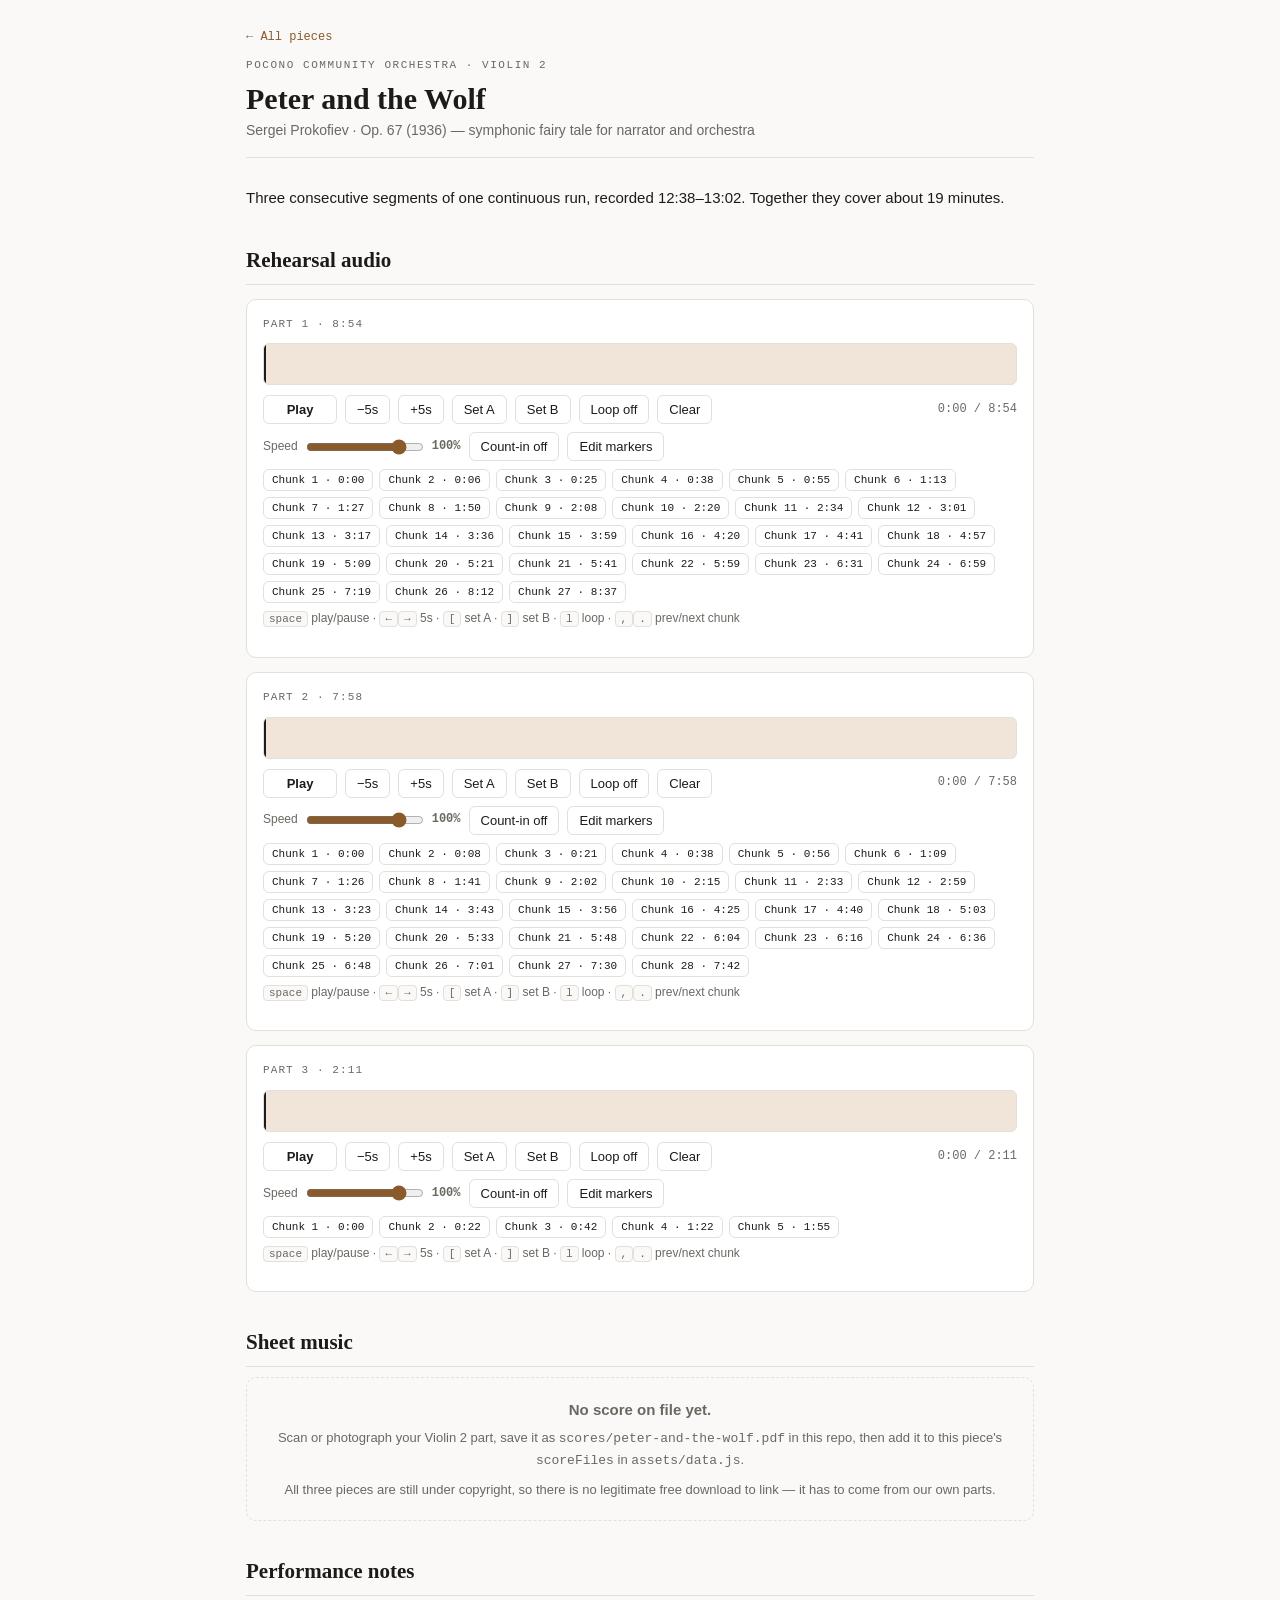
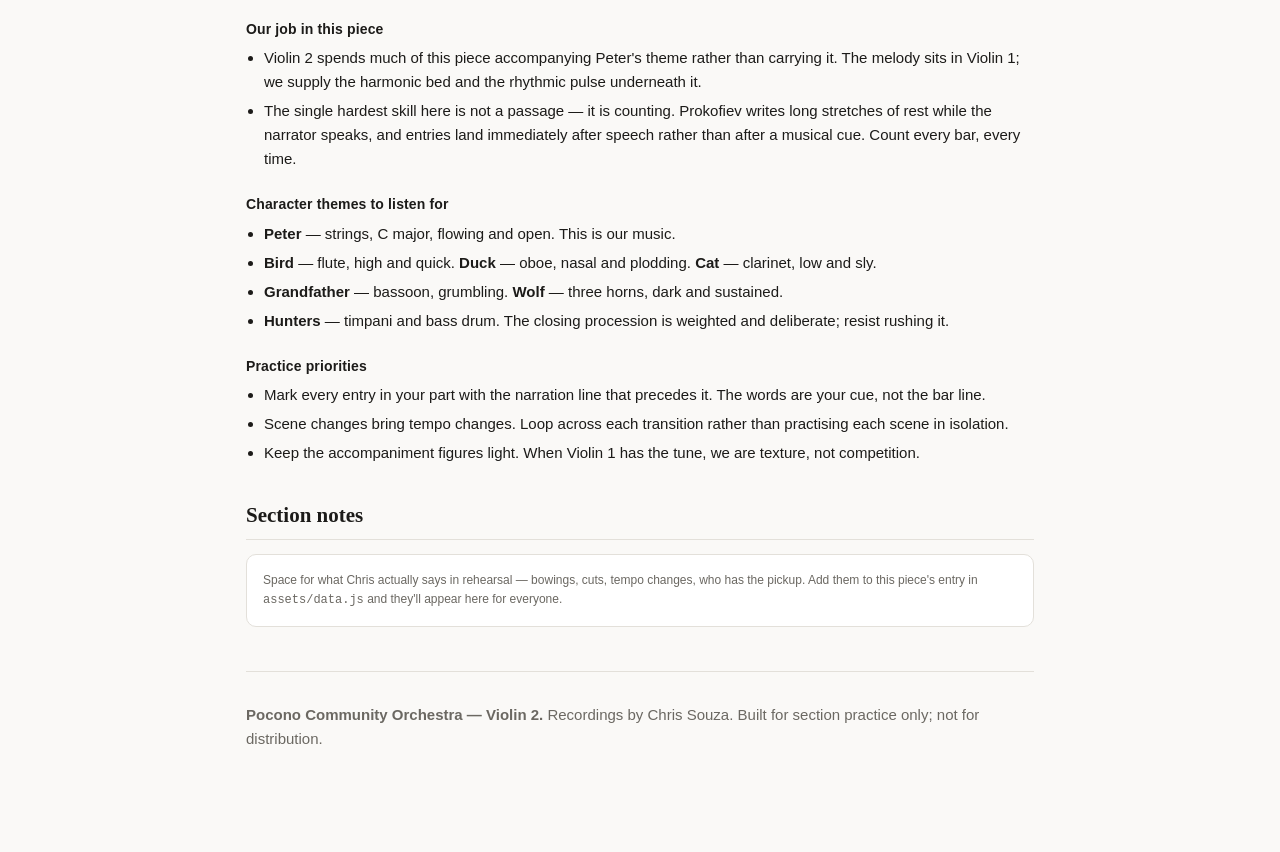
==== piece.html @ dcbf7b61 "Violin 2 practice room: rehearsal player, chunks, notes Rehearsal recordings from Chris Souza (22 Se" ====
<!doctype html><html lang="en"><head>
<meta charset="utf-8"><meta name="viewport" content="width=device-width,initial-scale=1">
<title>Piece · Violin 2 Practice Room</title>
<link rel="stylesheet" href="assets/style.css">
</head><body><div class="wrap">
<header class="site">
  <a class="back" href="index.html">&larr; All pieces</a>
  <div class="kicker" id="kick"></div>
  <h1 id="title"></h1>
  <p id="sub"></p>
</header>
<main>
  <p id="blurb"></p>
  <h2>Rehearsal audio</h2>
  <div id="players"></div>

  <h2>Sheet music</h2>
  <div id="score"></div>

  <h2>Performance notes</h2>
  <div class="notes" id="notes"></div>

  <h2>Section notes</h2>
  <div class="card">
    <p class="hint" style="margin:0">Space for what Chris actually says in rehearsal —
      bowings, cuts, tempo changes, who has the pickup. Add them to this piece's entry in
      <code>assets/data.js</code> and they'll appear here for everyone.</p>
  </div>
</main>
<footer><p><b>Pocono Community Orchestra — Violin 2.</b> Recordings by Chris Souza.
  Built for section practice only; not for distribution.</p></footer>
</div>
<script src="assets/data.js"></script>
<script src="assets/player.js"></script>
<script>
const id = new URLSearchParams(location.search).get('p');
const p  = PCO.pieces.find(x=>x.id===id) || PCO.pieces[0];
document.title = p.title + ' · Violin 2 Practice Room';
kick.textContent  = PCO.ensemble + ' · ' + PCO.section;
title.textContent = p.title;
sub.textContent   = p.composer + ' · ' + p.sub;
blurb.textContent = p.blurb;

p.tracks.forEach(t=>{
  const d = document.createElement('div');
  d.className = 'card';
  players.appendChild(d);
  new PCOPlayer(t, d);
});

// score slot
score.innerHTML = (p.scoreFiles && p.scoreFiles.length)
  ? p.scoreFiles.map(f=>`<div class="card"><a href="${f.file}">${f.label}</a></div>`).join('')
  : `<div class="score-slot">
       <p style="margin:0 0 6px"><b>No score on file yet.</b></p>
       <p style="margin:0;font-size:13px">Scan or photograph your Violin 2 part, save it as
          <code>scores/${p.id}.pdf</code> in this repo, then add it to this piece's
          <code>scoreFiles</code> in <code>assets/data.js</code>.</p>
       <p style="margin:8px 0 0;font-size:13px">All three pieces are still under copyright,
          so there is no legitimate free download to link — it has to come from our own parts.</p>
     </div>`;

// notes
notes.innerHTML = Object.entries(p.notes).map(([h,items])=>
  `<h3>${h}</h3><ul>${items.map(i=>'<li>'+i+'</li>').join('')}</ul>`).join('');

// keyboard shortcuts drive the player nearest the top of the viewport
document.addEventListener('keydown', e=>{
  if(/INPUT|TEXTAREA/.test(e.target.tagName)) return;
  const cards = [...document.querySelectorAll('#players .card')];
  const card = cards.find(c=>c.getBoundingClientRect().bottom>60) || cards[0];
  if(!card) return;
  const q = s => card.querySelector(s);
  const k = e.key;
  if(k===' '){ e.preventDefault(); q('[data-play]').click(); }
  else if(k==='ArrowLeft')  q('[data-back]').click();
  else if(k==='ArrowRight') q('[data-fwd]').click();
  else if(k==='[') q('[data-a]').click();
  else if(k===']') q('[data-b]').click();
  else if(k==='l') q('[data-loop]').click();
  else if(k===','||k==='.'){
    const btns=[...card.querySelectorAll('[data-chunks] button')];
    let i=btns.findIndex(b=>b.classList.contains('cur'));
    i = k===','? Math.max(0,i-1) : Math.min(btns.length-1,i+1);
    btns[i]&&btns[i].click();
  }
});
</script>
</body></html>
---- assets/style.css ----
:root{
  --bg:#faf9f7; --panel:#fff; --ink:#1c1b19; --muted:#6b6862; --line:#e3e0da;
  --accent:#8a5a2b; --accent-soft:#f0e5d8; --loop:#c2410c; --ok:#3f6212;
  --radius:10px; --mono:ui-monospace,SFMono-Regular,Menlo,monospace;
  --serif:"Iowan Old Style","Palatino Linotype",Palatino,Georgia,serif;
  --sans:-apple-system,BlinkMacSystemFont,"Segoe UI",Helvetica,Arial,sans-serif;
}
@media (prefers-color-scheme:dark){:root:not([data-theme=light]){
  --bg:#171614; --panel:#211f1c; --ink:#eceae6; --muted:#9a958c; --line:#35322d;
  --accent:#d9a066; --accent-soft:#2e2620; --loop:#f97316; --ok:#a3b18a;}}
:root[data-theme=dark]{
  --bg:#171614; --panel:#211f1c; --ink:#eceae6; --muted:#9a958c; --line:#35322d;
  --accent:#d9a066; --accent-soft:#2e2620; --loop:#f97316; --ok:#a3b18a;}

*{box-sizing:border-box}
body{margin:0;background:var(--bg);color:var(--ink);font-family:var(--sans);
  line-height:1.6;-webkit-font-smoothing:antialiased}
.wrap{max-width:820px;margin:0 auto;padding:0 16px 80px}
a{color:var(--accent)}
header.site{border-bottom:1px solid var(--line);margin-bottom:28px;padding:22px 0 16px}
header.site .kicker{font-family:var(--mono);font-size:11px;letter-spacing:.14em;
  text-transform:uppercase;color:var(--muted)}
header.site h1{font-family:var(--serif);font-size:30px;margin:6px 0 2px;line-height:1.2}
header.site p{margin:0;color:var(--muted);font-size:14px}
.back{font-family:var(--mono);font-size:12px;text-decoration:none;display:inline-block;margin-bottom:10px}
h2{font-family:var(--serif);font-size:21px;margin:34px 0 10px;
  padding-bottom:6px;border-bottom:1px solid var(--line)}
h3{font-size:14px;margin:22px 0 6px;letter-spacing:.01em}
p,li{font-size:15px}

.card{background:var(--panel);border:1px solid var(--line);border-radius:var(--radius);
  padding:16px;margin:14px 0}
.piece-link{display:block;text-decoration:none;color:inherit;transition:border-color .15s}
.piece-link:hover{border-color:var(--accent)}
.piece-link .t{font-family:var(--serif);font-size:19px;color:var(--accent)}
.piece-link .c{color:var(--muted);font-size:13px}
.meta{font-family:var(--mono);font-size:11px;color:var(--muted);margin-top:8px;
  text-transform:uppercase;letter-spacing:.08em}

/* player */
.track-label{font-family:var(--mono);font-size:11px;letter-spacing:.1em;
  text-transform:uppercase;color:var(--muted);margin-bottom:8px}
.scrub{position:relative;height:42px;background:var(--accent-soft);border-radius:6px;
  overflow:hidden;cursor:pointer;margin:10px 0;border:1px solid var(--line)}
.scrub .chunk{position:absolute;top:0;bottom:0;border-right:1px solid var(--line)}
.scrub .chunk:hover{background:rgba(138,90,43,.14)}
.scrub .chunk span{position:absolute;left:4px;top:3px;font-family:var(--mono);
  font-size:9px;color:var(--muted);pointer-events:none;white-space:nowrap}
.scrub .loopband{position:absolute;top:0;bottom:0;background:rgba(194,65,12,.20);
  pointer-events:none;border-left:2px solid var(--loop);border-right:2px solid var(--loop)}
.scrub .head{position:absolute;top:0;bottom:0;width:2px;background:var(--ink);pointer-events:none}
.row{display:flex;gap:8px;align-items:center;flex-wrap:wrap;margin:8px 0}
button{font-family:var(--sans);font-size:13px;padding:6px 11px;border-radius:6px;
  border:1px solid var(--line);background:var(--panel);color:var(--ink);cursor:pointer}
button:hover{border-color:var(--accent)}
button.on{background:var(--accent);color:var(--bg);border-color:var(--accent)}
button.play{min-width:74px;font-weight:600}
.time{font-family:var(--mono);font-size:12px;color:var(--muted);margin-left:auto}
.ctl{display:flex;align-items:center;gap:6px;font-size:12px;color:var(--muted)}
input[type=range]{width:118px;accent-color:var(--accent)}
.hint{font-size:12px;color:var(--muted);margin-top:6px}
kbd{font-family:var(--mono);font-size:11px;border:1px solid var(--line);
  border-radius:4px;padding:1px 5px;background:var(--bg)}
.chunklist{display:flex;flex-wrap:wrap;gap:6px;margin-top:8px}
.chunklist button{font-family:var(--mono);font-size:11px;padding:4px 8px}
.chunklist button.cur{background:var(--accent);color:var(--bg);border-color:var(--accent)}
.score-slot{border:1.5px dashed var(--line);border-radius:var(--radius);padding:20px;
  text-align:center;color:var(--muted);font-size:14px}
.notes ul{padding-left:18px;margin:6px 0}
.notes li{margin:5px 0}
.editor{display:none;border-top:1px solid var(--line);margin-top:12px;padding-top:12px}
.editor.open{display:block}
.editor textarea{width:100%;height:120px;font-family:var(--mono);font-size:11px;
  background:var(--bg);color:var(--ink);border:1px solid var(--line);border-radius:6px;padding:8px}
footer{border-top:1px solid var(--line);margin-top:44px;padding-top:16px;
  color:var(--muted);font-size:12.5px}
@media(max-width:520px){.time{margin-left:0;width:100%}header.site h1{font-size:25px}}

/* On narrow screens the chunk strip is too tight for labels; the button
   list below carries the same information, so drop them. */
@media(max-width:620px){
  .scrub .chunk span{display:none}
  .scrub{height:34px}
}
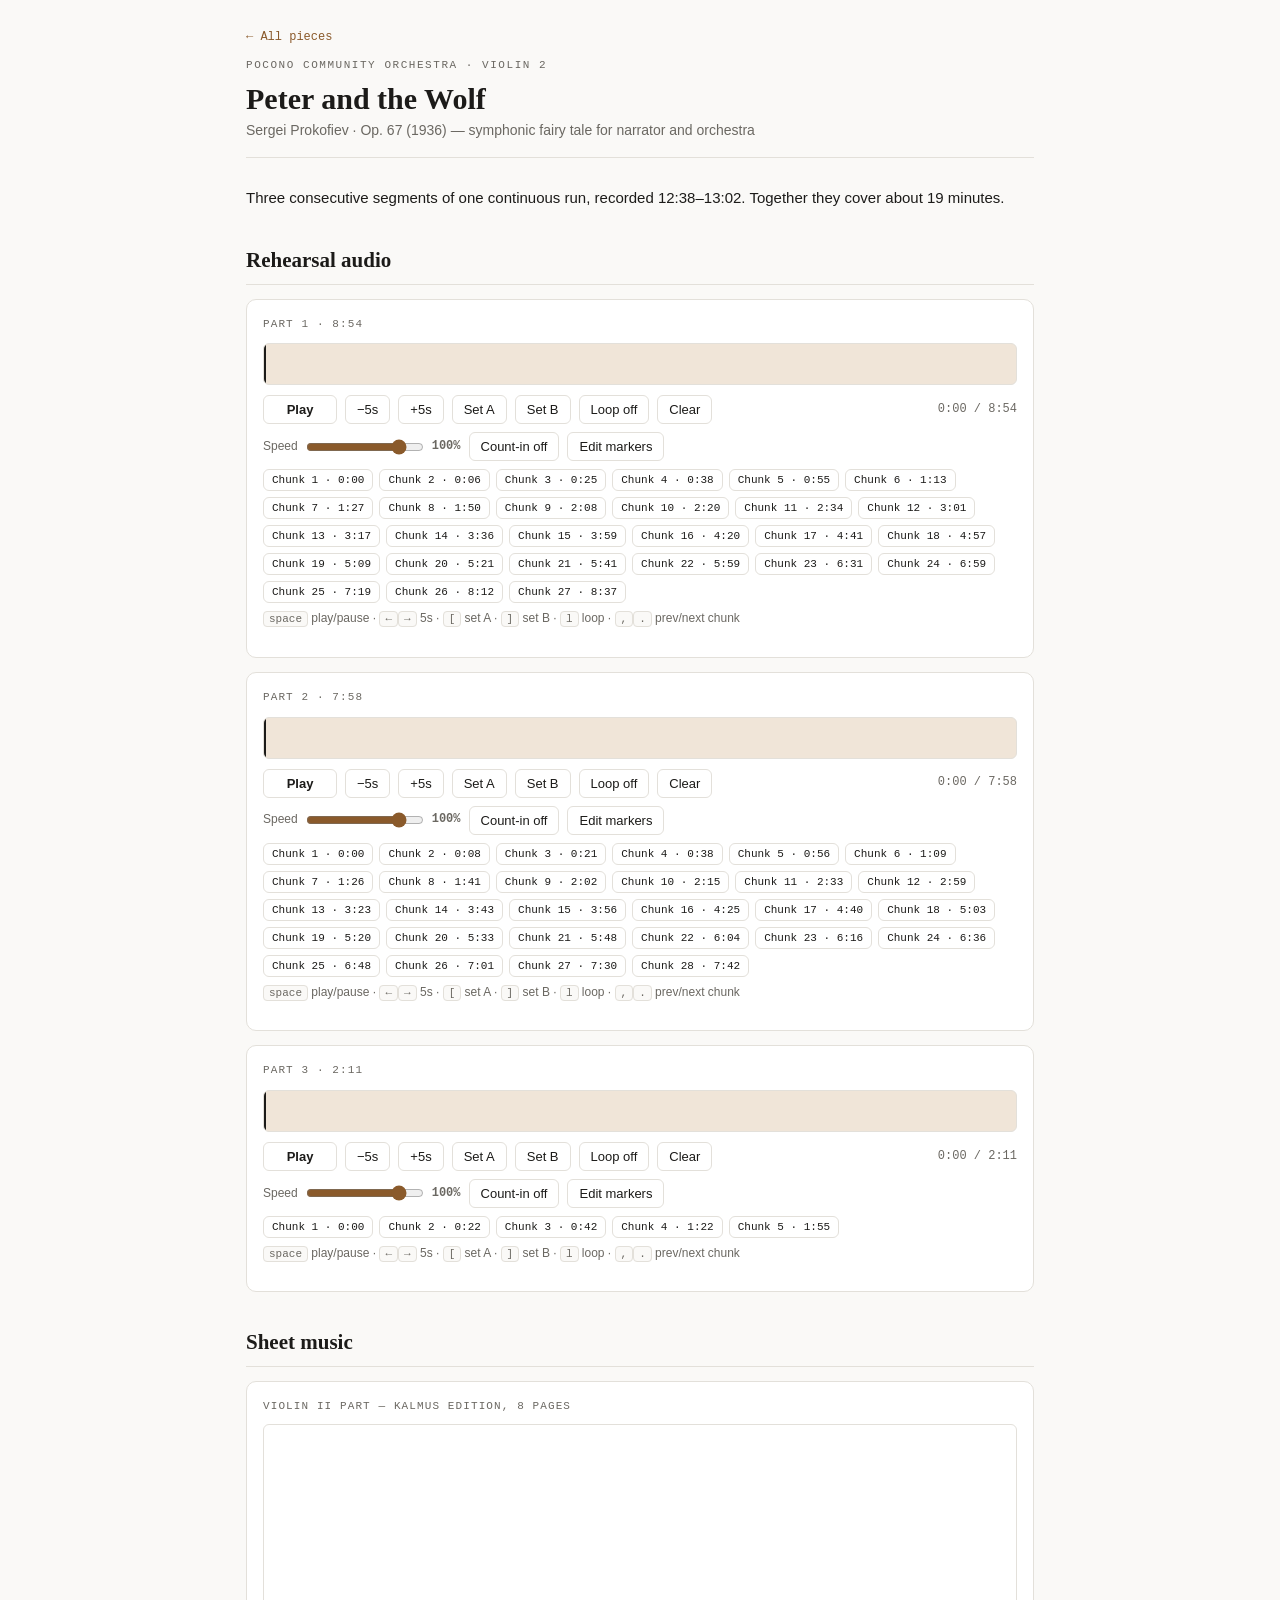
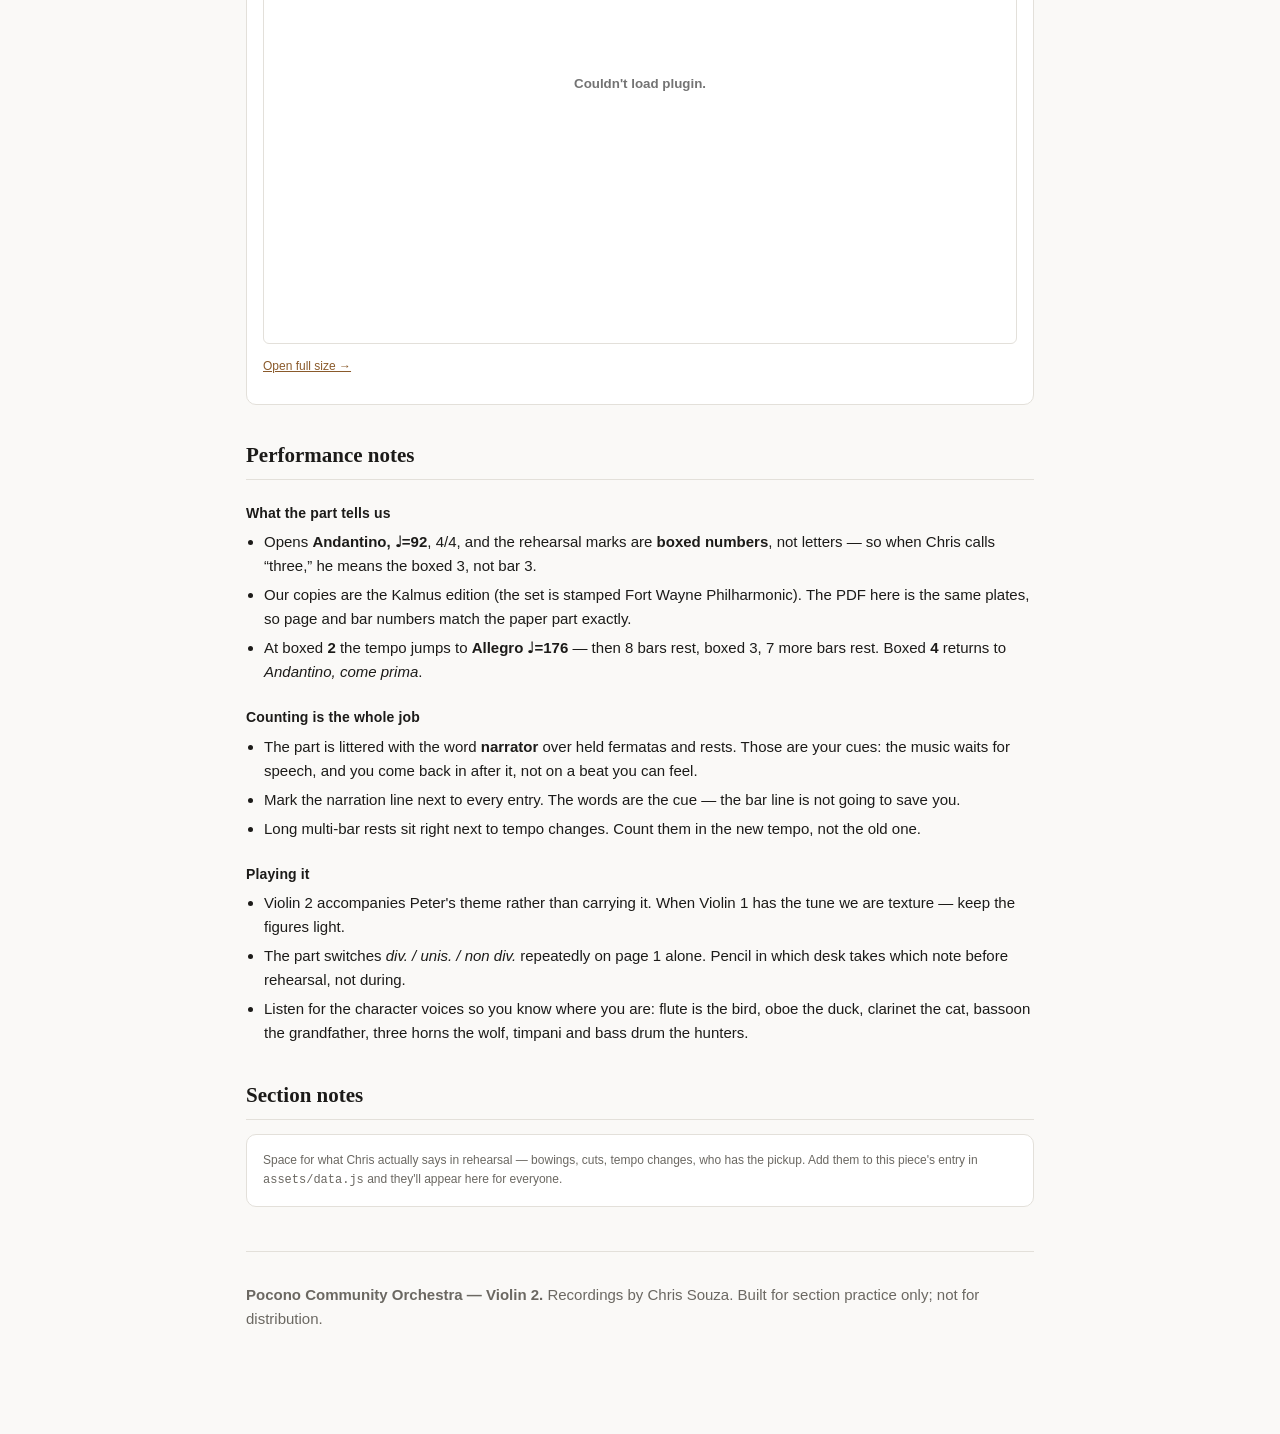
==== commit 4f2961cf: "Add Violin II parts, reference recordings, and Children's Corner Scores, taken from the OneDrive rep" ====
--- a/piece.html
+++ b/piece.html
@@ -50,14 +50,20 @@
 
 // score slot
 score.innerHTML = (p.scoreFiles && p.scoreFiles.length)
-  ? p.scoreFiles.map(f=>`<div class="card"><a href="${f.file}">${f.label}</a></div>`).join('')
+  ? p.scoreFiles.map(f=>{
+      const img = /\.(png|jpe?g|webp)$/i.test(f.file);
+      return `<div class="card">
+        <div class="track-label">${f.label}</div>
+        ${img ? `<a href="${f.file}" target="_blank"><img class="score-img" src="${f.file}" alt="${f.label}"></a>`
+              : `<embed class="score-pdf" src="${f.file}#view=FitH" type="application/pdf">`}
+        <p class="hint"><a href="${f.file}" target="_blank">Open full size &rarr;</a></p>
+      </div>`;
+    }).join('')
   : `<div class="score-slot">
        <p style="margin:0 0 6px"><b>No score on file yet.</b></p>
        <p style="margin:0;font-size:13px">Scan or photograph your Violin 2 part, save it as
-          <code>scores/${p.id}.pdf</code> in this repo, then add it to this piece's
+          <code>scores/${p.id}.pdf</code>, then add it to this piece's
           <code>scoreFiles</code> in <code>assets/data.js</code>.</p>
-       <p style="margin:8px 0 0;font-size:13px">All three pieces are still under copyright,
-          so there is no legitimate free download to link — it has to come from our own parts.</p>
      </div>`;
 
 // notes
--- a/assets/style.css
+++ b/assets/style.css
@@ -82,3 +82,9 @@
   .scrub .chunk span{display:none}
   .scrub{height:34px}
 }
+
+.score-img{width:100%;border:1px solid var(--line);border-radius:6px;display:block;background:#fff}
+.score-pdf{width:100%;height:520px;border:1px solid var(--line);border-radius:6px;background:#fff}
+.badge{font-family:var(--mono);font-size:9px;letter-spacing:.08em;border:1px solid var(--accent);
+  color:var(--accent);border-radius:3px;padding:1px 5px;margin-left:4px}
+@media(max-width:620px){.score-pdf{height:360px}}
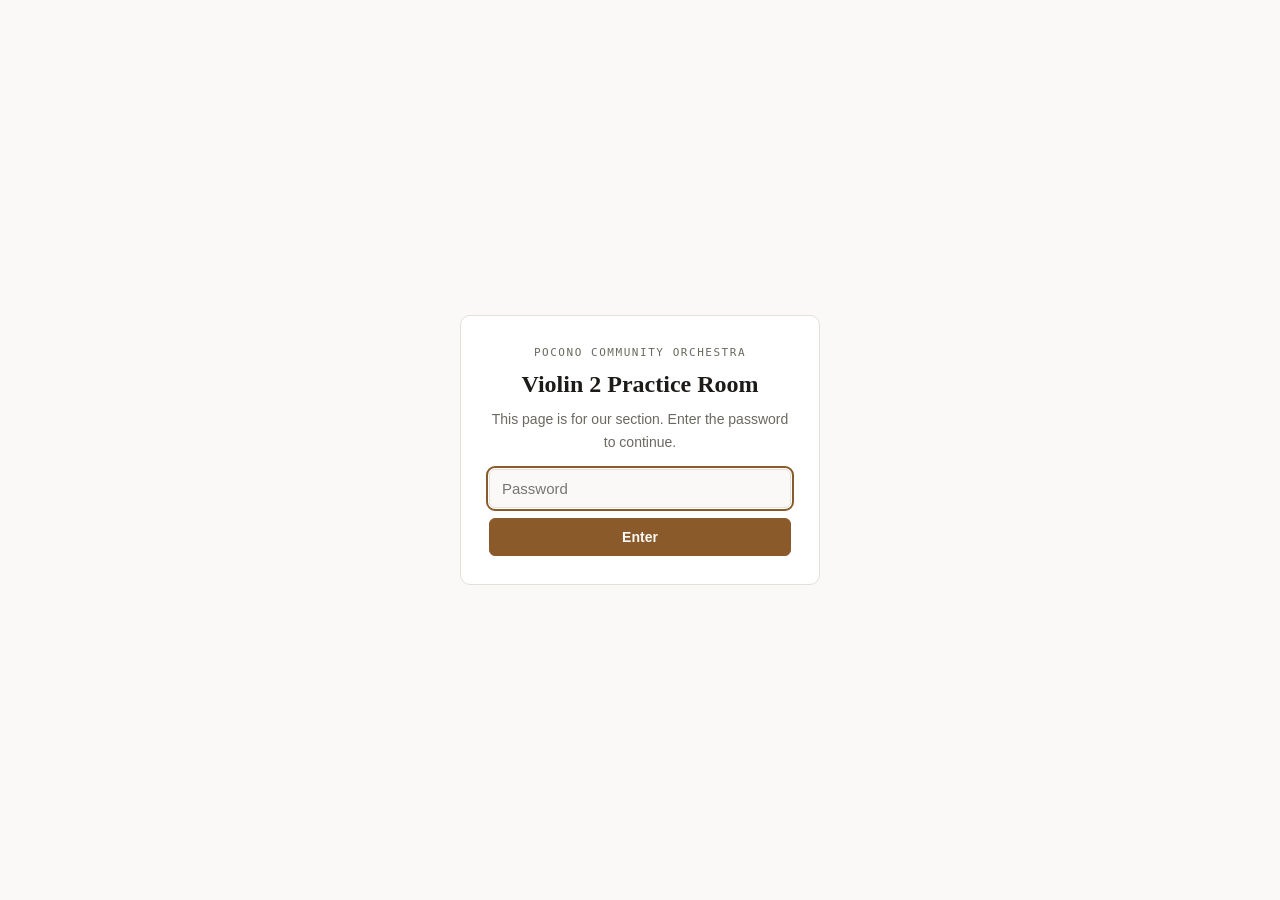
==== commit 87f0c0f5: "Add password gate Gates both pages behind a password. The password is not in the source: auth.js hol" ====
--- a/piece.html
+++ b/piece.html
@@ -2,6 +2,8 @@
 <meta charset="utf-8"><meta name="viewport" content="width=device-width,initial-scale=1">
 <title>Piece · Violin 2 Practice Room</title>
 <link rel="stylesheet" href="assets/style.css">
+<link rel="stylesheet" href="assets/gate.css">
+<script src="assets/auth.js"></script>
 </head><body><div class="wrap">
 <header class="site">
   <a class="back" href="index.html">&larr; All pieces</a>
--- a/assets/gate.css
+++ b/assets/gate.css
@@ -0,0 +1,20 @@
+/* Content stays hidden until auth.js adds .unlocked to <html>.
+   Also means the page renders nothing with JavaScript disabled. */
+html:not(.unlocked) body > .wrap{display:none}
+html:not(.unlocked) body{background:var(--bg)}
+
+#gate{position:fixed;inset:0;display:grid;place-items:center;padding:20px;
+  background:var(--bg);z-index:999}
+.gate-card{background:var(--panel);border:1px solid var(--line);border-radius:var(--radius);
+  padding:28px;max-width:360px;width:100%;text-align:center}
+.gate-kicker{font-family:var(--mono);font-size:11px;letter-spacing:.14em;
+  text-transform:uppercase;color:var(--muted)}
+.gate-card h1{font-family:var(--serif);font-size:24px;margin:8px 0 10px;line-height:1.2}
+.gate-card p{font-size:14px;color:var(--muted);margin:0 0 16px}
+.gate-card input{width:100%;padding:10px 12px;font-size:15px;border-radius:6px;
+  border:1px solid var(--line);background:var(--bg);color:var(--ink);margin-bottom:10px}
+.gate-card input:focus{outline:2px solid var(--accent);outline-offset:1px}
+.gate-card button{width:100%;padding:10px;font-size:14px;font-weight:600;
+  background:var(--accent);color:var(--bg);border-color:var(--accent)}
+.gate-card button:disabled{opacity:.6}
+.gate-err{color:var(--loop);font-size:13px;margin:12px 0 0!important}
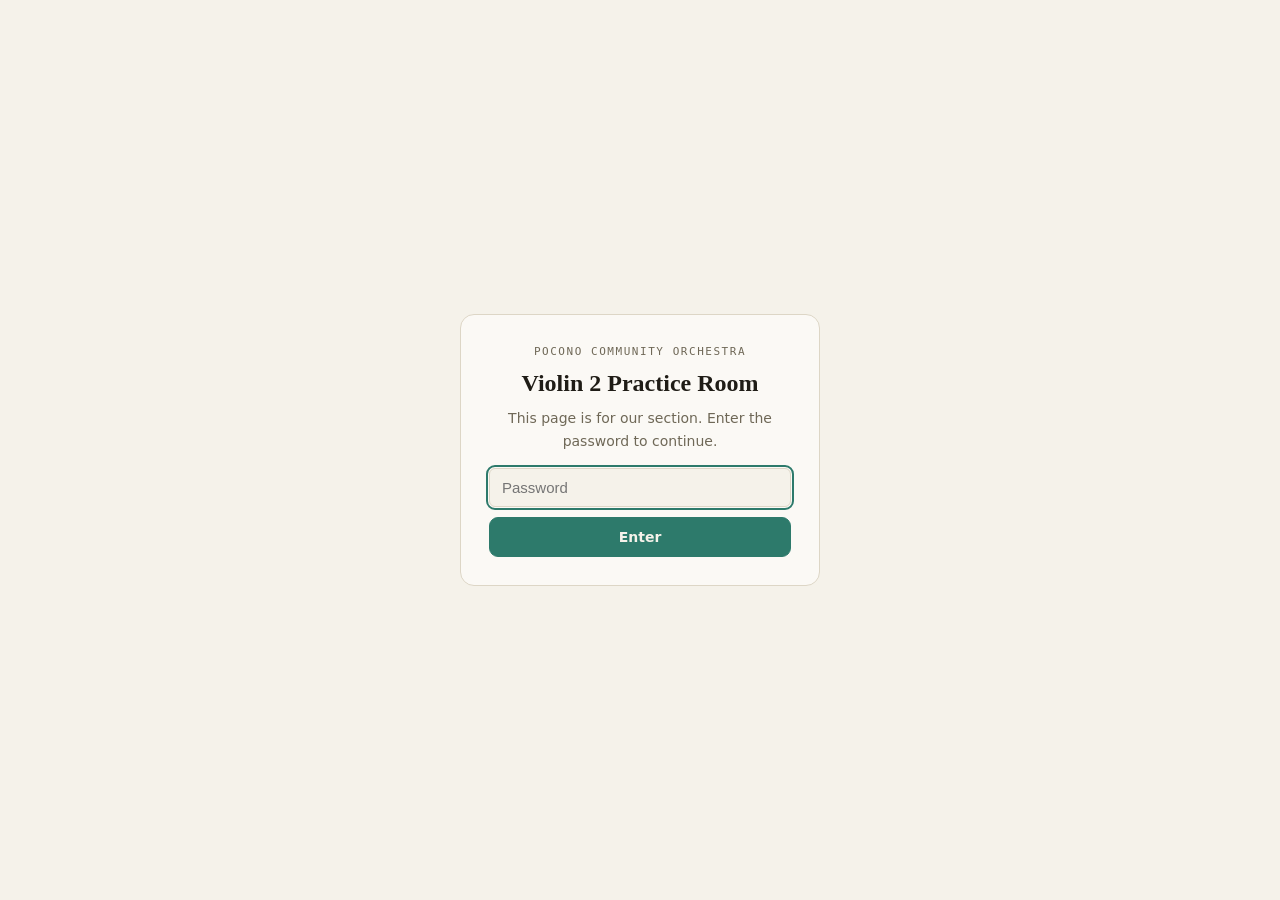
==== commit 91b621a9: "Retint on the studio palette; warmer type The previous palette was a generic warm tan that read as m" ====
--- a/piece.html
+++ b/piece.html
@@ -1,6 +1,7 @@
 <!doctype html><html lang="en"><head>
 <meta charset="utf-8"><meta name="viewport" content="width=device-width,initial-scale=1">
 <title>Piece · Violin 2 Practice Room</title>
+<link rel="icon" href="data:image/svg+xml,%3Csvg xmlns=%27http://www.w3.org/2000/svg%27 viewBox=%270 0 32 32%27%3E%3Ctext y=%2726%27 x=%275%27 font-size=%2728%27 fill=%27%232d7a6b%27%3E%E2%99%AA%3C/text%3E%3C/svg%3E">
 <link rel="stylesheet" href="assets/style.css">
 <link rel="stylesheet" href="assets/gate.css">
 <script src="assets/auth.js"></script>
@@ -24,9 +25,8 @@
 
   <h2>Section notes</h2>
   <div class="card">
-    <p class="hint" style="margin:0">Space for what Chris actually says in rehearsal —
-      bowings, cuts, tempo changes, who has the pickup. Add them to this piece's entry in
-      <code>assets/data.js</code> and they'll appear here for everyone.</p>
+    <p class="hint" style="margin:0">For what Chris says in rehearsal — bowings, cuts,
+      tempo changes, who takes the pickup. Send them to Nick and they'll show up here.</p>
   </div>
 </main>
 <footer><p><b>Pocono Community Orchestra — Violin 2.</b> Recordings by Chris Souza.
@@ -63,9 +63,8 @@
     }).join('')
   : `<div class="score-slot">
        <p style="margin:0 0 6px"><b>No score on file yet.</b></p>
-       <p style="margin:0;font-size:13px">Scan or photograph your Violin 2 part, save it as
-          <code>scores/${p.id}.pdf</code>, then add it to this piece's
-          <code>scoreFiles</code> in <code>assets/data.js</code>.</p>
+       <p style="margin:0;font-size:13px">Photograph or scan your Violin 2 part and send it
+          to Nick, and it'll appear here.</p>
      </div>`;
 
 // notes
--- a/assets/style.css
+++ b/assets/style.css
@@ -1,16 +1,28 @@
 :root{
-  --bg:#faf9f7; --panel:#fff; --ink:#1c1b19; --muted:#6b6862; --line:#e3e0da;
-  --accent:#8a5a2b; --accent-soft:#f0e5d8; --loop:#c2410c; --ok:#3f6212;
-  --radius:10px; --mono:ui-monospace,SFMono-Regular,Menlo,monospace;
-  --serif:"Iowan Old Style","Palatino Linotype",Palatino,Georgia,serif;
-  --sans:-apple-system,BlinkMacSystemFont,"Segoe UI",Helvetica,Arial,sans-serif;
+  /* Ground and ink borrowed from nickdalystudio.com — warm ivory, warm black —
+     then lightened, because this is a tool you sit with for an hour. */
+  --bg:#f5f2ea; --panel:#fbf9f5; --ink:#1f1c16; --muted:#6f6857;
+  --line:#ddd6c6;
+  /* Marine for anything you press, oxide for the loop. Both are the studio
+     site's accents, opened up a couple of steps so they read warm, not austere. */
+  --accent:#2d7a6b; --accent-soft:#e2ece7; --accent-ink:#f5f2ea;
+  --loop:#c2561f; --ok:#4d6b33;
+  --radius:14px;
+  --mono:ui-monospace,SFMono-Regular,"SF Mono",Menlo,monospace;
+  --serif:Charter,"Iowan Old Style","Palatino Linotype",Palatino,Georgia,serif;
+  --sans:ui-rounded,"SF Pro Rounded","Hiragino Maru Gothic ProN",-apple-system,
+         BlinkMacSystemFont,"Segoe UI Variable Text","Segoe UI",system-ui,sans-serif;
 }
 @media (prefers-color-scheme:dark){:root:not([data-theme=light]){
-  --bg:#171614; --panel:#211f1c; --ink:#eceae6; --muted:#9a958c; --line:#35322d;
-  --accent:#d9a066; --accent-soft:#2e2620; --loop:#f97316; --ok:#a3b18a;}}
+  --bg:#16181a; --panel:#1e2123; --ink:#eae7df; --muted:#948d7f;
+  --line:#32373a;
+  --accent:#6fc0ad; --accent-soft:#1e2f2b; --accent-ink:#12201d;
+  --loop:#f08a4b; --ok:#a9c28a;}}
 :root[data-theme=dark]{
-  --bg:#171614; --panel:#211f1c; --ink:#eceae6; --muted:#9a958c; --line:#35322d;
-  --accent:#d9a066; --accent-soft:#2e2620; --loop:#f97316; --ok:#a3b18a;}
+  --bg:#16181a; --panel:#1e2123; --ink:#eae7df; --muted:#948d7f;
+  --line:#32373a;
+  --accent:#6fc0ad; --accent-soft:#1e2f2b; --accent-ink:#12201d;
+  --loop:#f08a4b; --ok:#a9c28a;}
 
 *{box-sizing:border-box}
 body{margin:0;background:var(--bg);color:var(--ink);font-family:var(--sans);
@@ -20,7 +32,7 @@
 header.site{border-bottom:1px solid var(--line);margin-bottom:28px;padding:22px 0 16px}
 header.site .kicker{font-family:var(--mono);font-size:11px;letter-spacing:.14em;
   text-transform:uppercase;color:var(--muted)}
-header.site h1{font-family:var(--serif);font-size:30px;margin:6px 0 2px;line-height:1.2}
+header.site h1{font-family:var(--serif);font-size:32px;margin:6px 0 2px;line-height:1.15;letter-spacing:-.01em}
 header.site p{margin:0;color:var(--muted);font-size:14px}
 .back{font-family:var(--mono);font-size:12px;text-decoration:none;display:inline-block;margin-bottom:10px}
 h2{font-family:var(--serif);font-size:21px;margin:34px 0 10px;
@@ -40,20 +52,20 @@
 /* player */
 .track-label{font-family:var(--mono);font-size:11px;letter-spacing:.1em;
   text-transform:uppercase;color:var(--muted);margin-bottom:8px}
-.scrub{position:relative;height:42px;background:var(--accent-soft);border-radius:6px;
+.scrub{position:relative;height:44px;background:var(--accent-soft);border-radius:10px;
   overflow:hidden;cursor:pointer;margin:10px 0;border:1px solid var(--line)}
 .scrub .chunk{position:absolute;top:0;bottom:0;border-right:1px solid var(--line)}
-.scrub .chunk:hover{background:rgba(138,90,43,.14)}
+.scrub .chunk:hover{background:rgb(45 122 107 / .16)}
 .scrub .chunk span{position:absolute;left:4px;top:3px;font-family:var(--mono);
   font-size:9px;color:var(--muted);pointer-events:none;white-space:nowrap}
-.scrub .loopband{position:absolute;top:0;bottom:0;background:rgba(194,65,12,.20);
+.scrub .loopband{position:absolute;top:0;bottom:0;background:rgb(194 86 31 / .20);
   pointer-events:none;border-left:2px solid var(--loop);border-right:2px solid var(--loop)}
 .scrub .head{position:absolute;top:0;bottom:0;width:2px;background:var(--ink);pointer-events:none}
 .row{display:flex;gap:8px;align-items:center;flex-wrap:wrap;margin:8px 0}
-button{font-family:var(--sans);font-size:13px;padding:6px 11px;border-radius:6px;
+button{font-family:var(--sans);font-size:13px;padding:6px 12px;border-radius:9px;
   border:1px solid var(--line);background:var(--panel);color:var(--ink);cursor:pointer}
 button:hover{border-color:var(--accent)}
-button.on{background:var(--accent);color:var(--bg);border-color:var(--accent)}
+button.on{background:var(--accent);color:var(--accent-ink);border-color:var(--accent)}
 button.play{min-width:74px;font-weight:600}
 .time{font-family:var(--mono);font-size:12px;color:var(--muted);margin-left:auto}
 .ctl{display:flex;align-items:center;gap:6px;font-size:12px;color:var(--muted)}
@@ -63,7 +75,7 @@
   border-radius:4px;padding:1px 5px;background:var(--bg)}
 .chunklist{display:flex;flex-wrap:wrap;gap:6px;margin-top:8px}
 .chunklist button{font-family:var(--mono);font-size:11px;padding:4px 8px}
-.chunklist button.cur{background:var(--accent);color:var(--bg);border-color:var(--accent)}
+.chunklist button.cur{background:var(--accent);color:var(--accent-ink);border-color:var(--accent)}
 .score-slot{border:1.5px dashed var(--line);border-radius:var(--radius);padding:20px;
   text-align:center;color:var(--muted);font-size:14px}
 .notes ul{padding-left:18px;margin:6px 0}
--- a/assets/gate.css
+++ b/assets/gate.css
@@ -14,7 +14,7 @@
 .gate-card input{width:100%;padding:10px 12px;font-size:15px;border-radius:6px;
   border:1px solid var(--line);background:var(--bg);color:var(--ink);margin-bottom:10px}
 .gate-card input:focus{outline:2px solid var(--accent);outline-offset:1px}
-.gate-card button{width:100%;padding:10px;font-size:14px;font-weight:600;
-  background:var(--accent);color:var(--bg);border-color:var(--accent)}
+.gate-card button{width:100%;padding:11px;font-size:14px;font-weight:600;
+  background:var(--accent);color:var(--accent-ink);border-color:var(--accent)}
 .gate-card button:disabled{opacity:.6}
 .gate-err{color:var(--loop);font-size:13px;margin:12px 0 0!important}
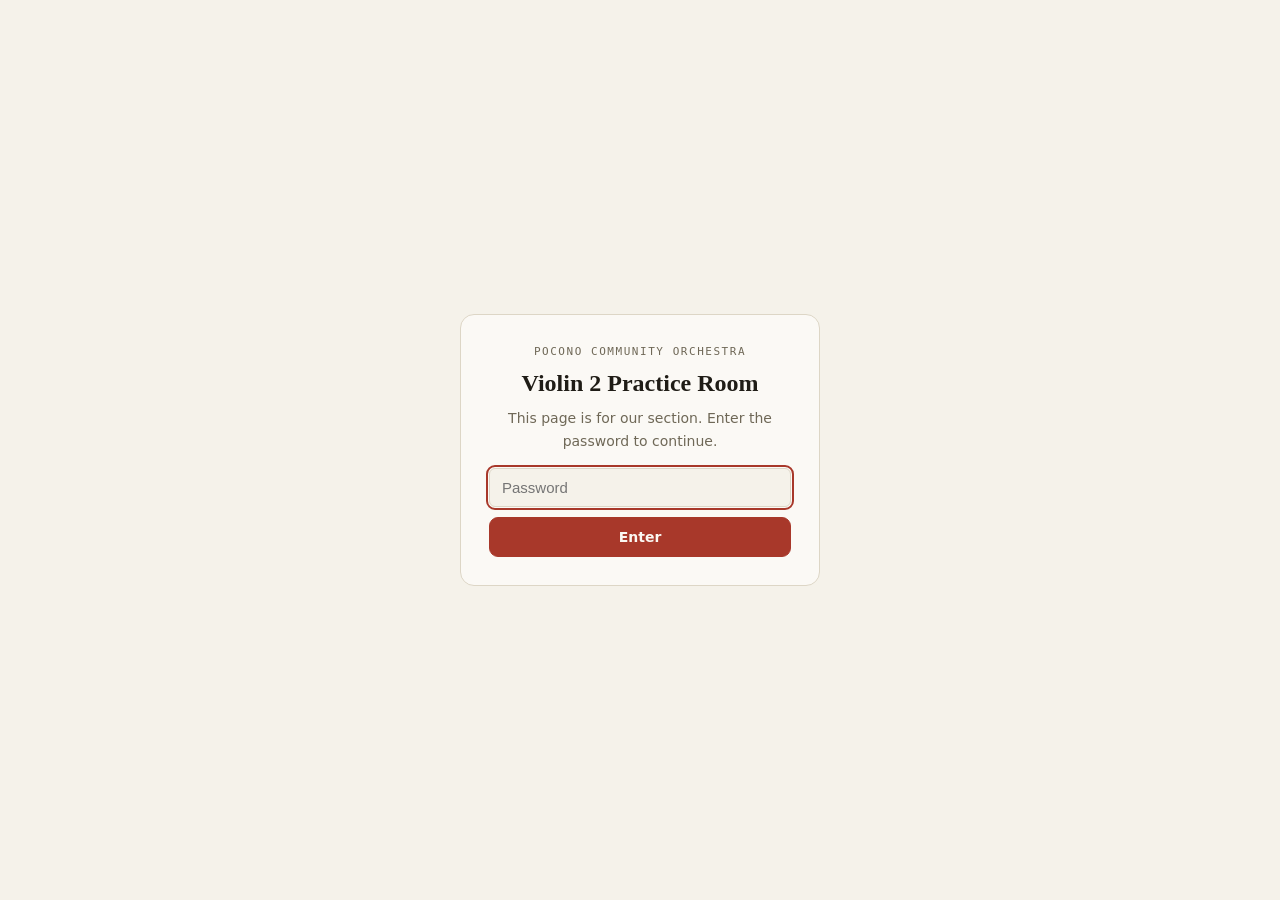
==== commit a07c27da: "Swap the marine accent for red Nick didn't like the green. Accent is now a warm brick red (#a8382a l" ====
--- a/piece.html
+++ b/piece.html
@@ -1,7 +1,7 @@
 <!doctype html><html lang="en"><head>
 <meta charset="utf-8"><meta name="viewport" content="width=device-width,initial-scale=1">
 <title>Piece · Violin 2 Practice Room</title>
-<link rel="icon" href="data:image/svg+xml,%3Csvg xmlns=%27http://www.w3.org/2000/svg%27 viewBox=%270 0 32 32%27%3E%3Ctext y=%2726%27 x=%275%27 font-size=%2728%27 fill=%27%232d7a6b%27%3E%E2%99%AA%3C/text%3E%3C/svg%3E">
+<link rel="icon" href="data:image/svg+xml,%3Csvg xmlns=%27http://www.w3.org/2000/svg%27 viewBox=%270 0 32 32%27%3E%3Ctext y=%2726%27 x=%275%27 font-size=%2728%27 fill=%27%23a8382a%27%3E%E2%99%AA%3C/text%3E%3C/svg%3E">
 <link rel="stylesheet" href="assets/style.css">
 <link rel="stylesheet" href="assets/gate.css">
 <script src="assets/auth.js"></script>
--- a/assets/style.css
+++ b/assets/style.css
@@ -3,9 +3,9 @@
      then lightened, because this is a tool you sit with for an hour. */
   --bg:#f5f2ea; --panel:#fbf9f5; --ink:#1f1c16; --muted:#6f6857;
   --line:#ddd6c6;
-  /* Marine for anything you press, oxide for the loop. Both are the studio
-     site's accents, opened up a couple of steps so they read warm, not austere. */
-  --accent:#2d7a6b; --accent-soft:#e2ece7; --accent-ink:#f5f2ea;
+  /* Red for anything you press, a deeper red for the loop band. The scrub
+     track stays neutral so the red reads against it. */
+  --accent:#a8382a; --accent-soft:#ece7dd; --accent-ink:#fbf7f2;
   --loop:#c2561f; --ok:#4d6b33;
   --radius:14px;
   --mono:ui-monospace,SFMono-Regular,"SF Mono",Menlo,monospace;
@@ -16,12 +16,12 @@
 @media (prefers-color-scheme:dark){:root:not([data-theme=light]){
   --bg:#16181a; --panel:#1e2123; --ink:#eae7df; --muted:#948d7f;
   --line:#32373a;
-  --accent:#6fc0ad; --accent-soft:#1e2f2b; --accent-ink:#12201d;
+  --accent:#e2705c; --accent-soft:#272a2c; --accent-ink:#241009;
   --loop:#f08a4b; --ok:#a9c28a;}}
 :root[data-theme=dark]{
   --bg:#16181a; --panel:#1e2123; --ink:#eae7df; --muted:#948d7f;
   --line:#32373a;
-  --accent:#6fc0ad; --accent-soft:#1e2f2b; --accent-ink:#12201d;
+  --accent:#e2705c; --accent-soft:#272a2c; --accent-ink:#241009;
   --loop:#f08a4b; --ok:#a9c28a;}
 
 *{box-sizing:border-box}
@@ -55,7 +55,7 @@
 .scrub{position:relative;height:44px;background:var(--accent-soft);border-radius:10px;
   overflow:hidden;cursor:pointer;margin:10px 0;border:1px solid var(--line)}
 .scrub .chunk{position:absolute;top:0;bottom:0;border-right:1px solid var(--line)}
-.scrub .chunk:hover{background:rgb(45 122 107 / .16)}
+.scrub .chunk:hover{background:rgb(168 56 42 / .14)}
 .scrub .chunk span{position:absolute;left:4px;top:3px;font-family:var(--mono);
   font-size:9px;color:var(--muted);pointer-events:none;white-space:nowrap}
 .scrub .loopband{position:absolute;top:0;bottom:0;background:rgb(194 86 31 / .20);
